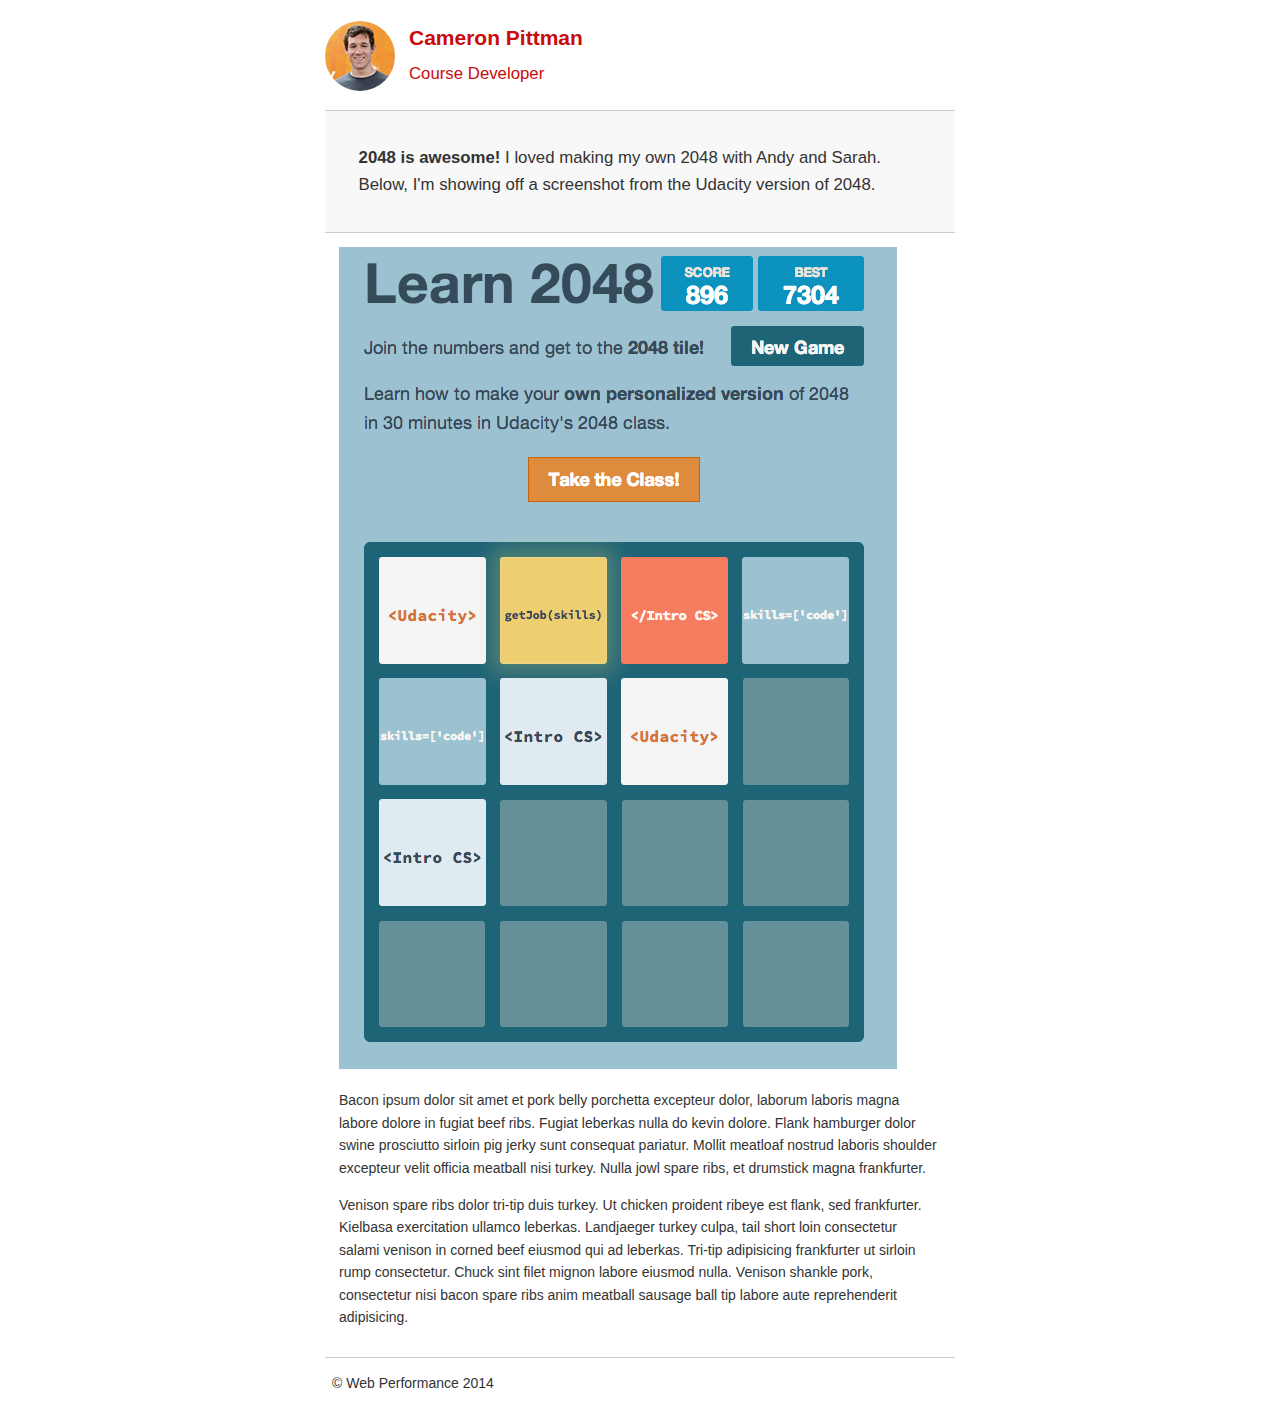
==== project-2048.html @ 69099fa4 "Change img src in project-2048.html" ====
<!DOCTYPE html>
<html lang="en">
  <head>
    <meta charset="utf-8">
    <meta name="viewport" content="width=device-width, initial-scale=1">
    <meta name="description" content=" FILL ME IN ">
    <meta name="author" content=" FILL ME IN ">
    <title>Cameron Pittman: Portfolio</title>

    <!-- Hmm, what is the impact of web fonts on speed? Measure it... -->
    <!-- <link href="//fonts.googleapis.com/css?family=Open+Sans:400,700" rel="stylesheet"> -->

    <link href="css/style.css" rel="stylesheet">
    <link href="css/print.css" rel="stylesheet">

    <script>
      (function(w,g){w['GoogleAnalyticsObject']=g;
      w[g]=w[g]||function(){(w[g].q=w[g].q||[]).push(arguments)};w[g].l=1*new Date();})(window,'ga');

      // TODO: replace with your Google Analytics profile ID.
      ga('create', 'UA-XXXX-Y');
      ga('send', 'pageview');
    </script>
    <script src="//www.google-analytics.com/analytics.js"></script>
    <script src="js/perfmatters.js"></script>
  </head>

  <body>
    <header>
      <a href="/"><img src="img/profilepic.jpg"></a>
      <p>Cameron Pittman<br><span>Course Developer</span></p>
    </header>

    <div class="container">
      <div class="hero">
        <strong>2048 is awesome!</strong> I loved making my own 2048 with Andy and Sarah. Below, I'm showing off a screenshot from the Udacity version of 2048.
      </div>

      <div class="content">

        <img class="img-responsive" src="img/2048.png">

        <p>Bacon ipsum dolor sit amet et pork belly porchetta excepteur dolor, laborum laboris magna labore dolore in fugiat beef ribs. Fugiat leberkas nulla do kevin dolore. Flank hamburger dolor swine prosciutto sirloin pig jerky sunt consequat pariatur. Mollit meatloaf nostrud laboris shoulder excepteur velit officia meatball nisi turkey. Nulla jowl spare ribs, et drumstick magna frankfurter.</p>

        <p>Venison spare ribs dolor tri-tip duis turkey. Ut chicken proident ribeye est flank, sed frankfurter. Kielbasa exercitation ullamco leberkas. Landjaeger turkey culpa, tail short loin consectetur salami venison in corned beef eiusmod qui ad leberkas. Tri-tip adipisicing frankfurter ut sirloin rump consectetur. Chuck sint filet mignon labore eiusmod nulla. Venison shankle pork, consectetur nisi bacon spare ribs anim meatball sausage ball tip labore aute reprehenderit adipisicing.</p>

    </div>

    <footer>
      <p>&copy; Web Performance 2014 <span id="crp-stats"></span></p>
    </footer>
  </body>
</html>
---- css/style.css ----
html {
  font-size: 100%;
  overflow-y: scroll;
  -webkit-tap-highlight-color: rgba(0,0,0,0);
  -ms-text-size-adjust: 100%;
  -webkit-text-size-adjust: none;
}
body { margin: 0; font-size: 14px; line-height: 1.61; font-weight: 400; }
body, button, input, select, textarea { font-family: 'Open Sans', sans-serif; color: #333; }

a { color: #12C; }
a:visited { color: #61C; }
a:focus { outline: thin dotted; }
a:hover, a:active { color: #c00; outline: 0; }

b, strong { font-weight: bold; }
pre, code { font-family: monospace, monospace; font-size: 1em; }
ul, ol { margin: 1em 0; padding: 0 0 0 20px; }
img { border: 0; max-width: 100%; }

body { background: #fff; }
header, footer, .container { max-width: 45em; margin: 0 auto; }

header { padding: 0 0.5em; color: #C90B0B; }
header img { border-radius: 40px; float: left; }
header p { font-size:1.5em; font-weight: bold; padding-left: 4em;}
header p span { font-size: 0.8em; font-weight: normal;}

.hero { padding: 2em; background-color: #f8f8f8; font-size:1.2em;
  border-bottom: 1px solid #ccc;
  border-top: 1px solid #ccc;
}

.content { padding: 1em 1em; }
.content li { list-style-type: none; font-size: 1.1em;}
li img { float:left; padding-right: 1em; }
li p { font-size: 0.9em; font-style: italic; margin-top: 0.5em;}

footer {
  padding: 0 0.5em;
  border-top: 1px solid #ccc;
}
footer span { float: right; font-style: italic; }

/* Smartphones (portrait) */
@media only screen and (max-width: 480px) {
  body { font-size: 12px;}
  header p { padding-left: 4.5em;}
}
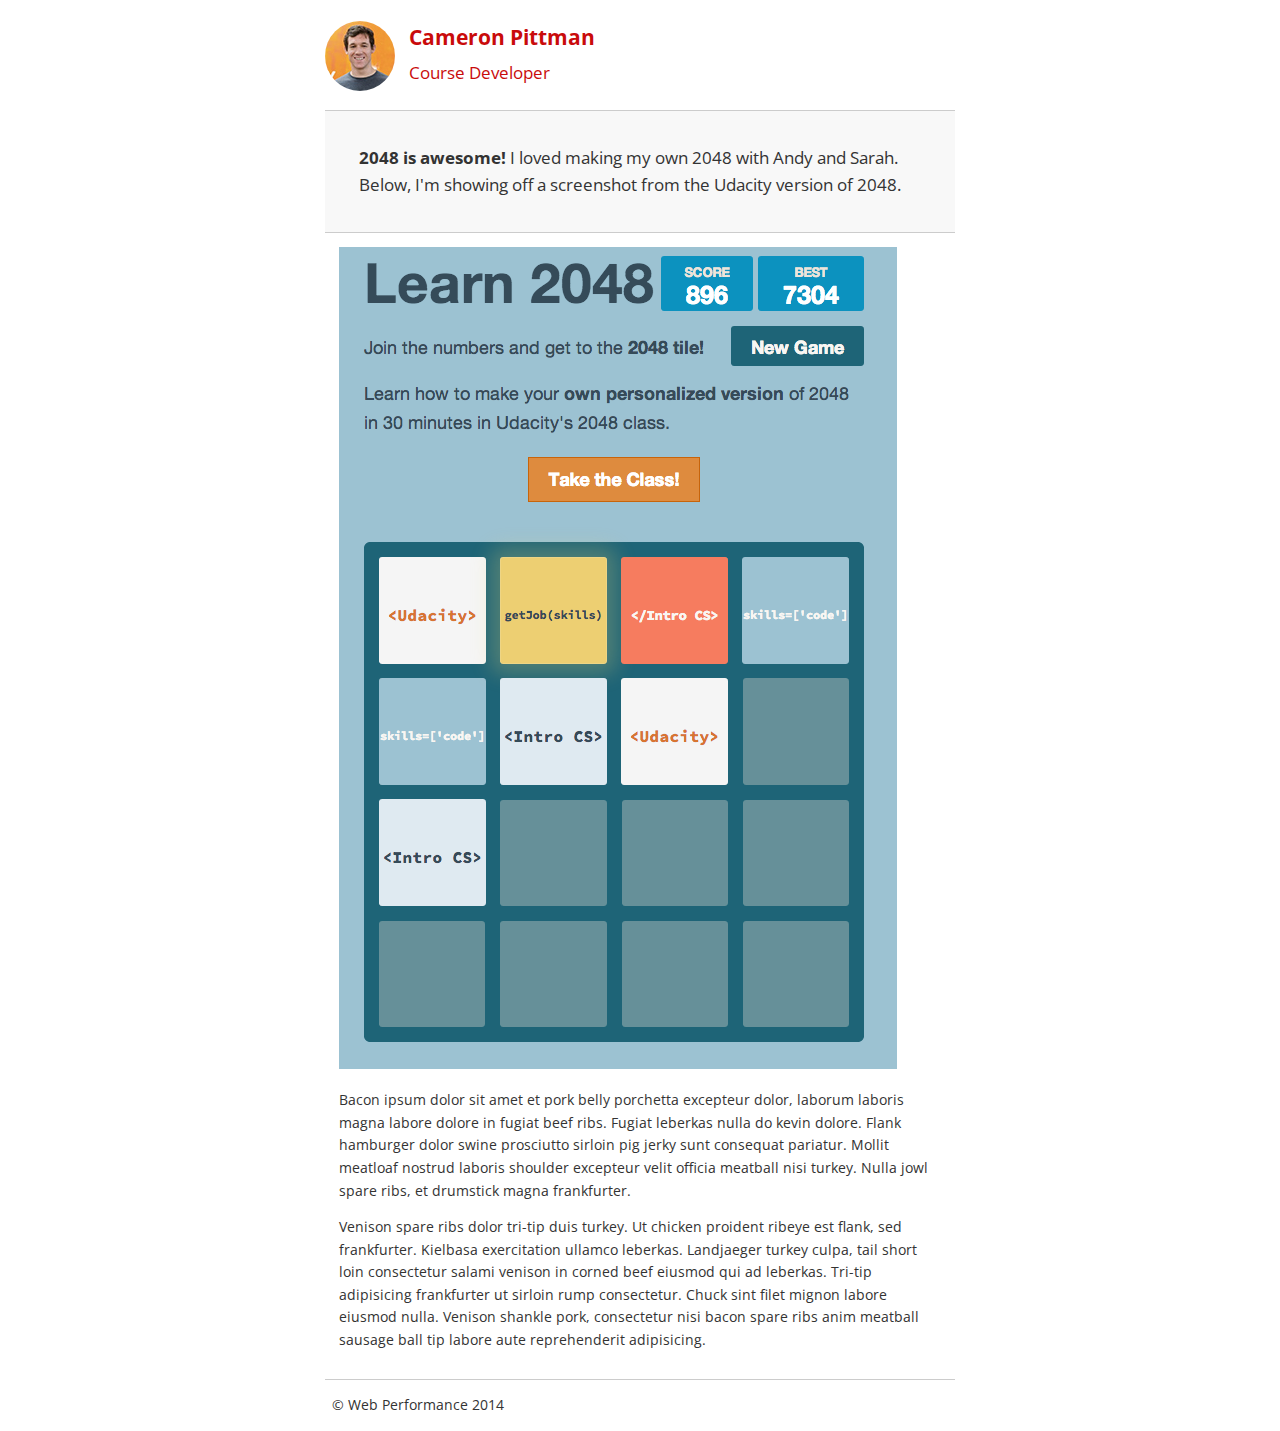
==== commit 06c19f12: "Load web font, analytics.js, and perfmatters.js asynchronously and inline style.css and add media="p" ====
--- a/project-2048.html
+++ b/project-2048.html
@@ -7,11 +7,88 @@
     <meta name="author" content=" FILL ME IN ">
     <title>Cameron Pittman: Portfolio</title>
 
-    <!-- Hmm, what is the impact of web fonts on speed? Measure it... -->
-    <!-- <link href="//fonts.googleapis.com/css?family=Open+Sans:400,700" rel="stylesheet"> -->
+    <script>
+      function loadCSS( href, before, media ){
+        "use strict";
+        var ss = window.document.createElement( "link" );
+        var ref = before || window.document.getElementsByTagName( "script" )[ 0 ];
+        var sheets = window.document.styleSheets;
+        ss.rel = "stylesheet";
+        ss.href = href;
+        ss.media = "only x";
+        ref.parentNode.insertBefore( ss, ref );
+        function toggleMedia(){
+          var defined;
+          for( var i = 0; i < sheets.length; i++ ){
+            if( sheets[ i ].href && sheets[ i ].href.indexOf( href ) > -1 ){
+              defined = true;
+            }
+          }
+          if( defined ){
+            ss.media = media || "all";
+          }
+          else {
+            setTimeout( toggleMedia );
+          }
+        }
+        toggleMedia();
+        return ss;
+      }
+      loadCSS( "//fonts.googleapis.com/css?family=Open+Sans:400,700" );
+    </script>
+    <noscript><link href="//fonts.googleapis.com/css?family=Open+Sans:400,700" rel="stylesheet"></noscript>
 
-    <link href="css/style.css" rel="stylesheet">
-    <link href="css/print.css" rel="stylesheet">
+    <style>
+      html {
+        font-size: 100%;
+        overflow-y: scroll;
+        -webkit-tap-highlight-color: rgba(0,0,0,0);
+        -ms-text-size-adjust: 100%;
+        -webkit-text-size-adjust: none;
+      }
+      body { margin: 0; font-size: 14px; line-height: 1.61; font-weight: 400; }
+      body, button, input, select, textarea { font-family: 'Open Sans', sans-serif; color: #333; }
+
+      a { color: #12C; }
+      a:visited { color: #61C; }
+      a:focus { outline: thin dotted; }
+      a:hover, a:active { color: #c00; outline: 0; }
+
+      b, strong { font-weight: bold; }
+      pre, code { font-family: monospace, monospace; font-size: 1em; }
+      ul, ol { margin: 1em 0; padding: 0 0 0 20px; }
+      img { border: 0; max-width: 100%; }
+
+      body { background: #fff; }
+      header, footer, .container { max-width: 45em; margin: 0 auto; }
+
+      header { padding: 0 0.5em; color: #C90B0B; }
+      header img { border-radius: 40px; float: left; }
+      header p { font-size:1.5em; font-weight: bold; padding-left: 4em;}
+      header p span { font-size: 0.8em; font-weight: normal;}
+
+      .hero { padding: 2em; background-color: #f8f8f8; font-size:1.2em;
+        border-bottom: 1px solid #ccc;
+        border-top: 1px solid #ccc;
+      }
+
+      .content { padding: 1em 1em; }
+      .content li { list-style-type: none; font-size: 1.1em;}
+      li img { float:left; padding-right: 1em; }
+      li p { font-size: 0.9em; font-style: italic; }
+
+      footer {
+        padding: 0 0.5em;
+        border-top: 1px solid #ccc;
+      }
+      footer span { float: right; font-style: italic; }
+
+      @media only screen and (max-width: 480px) {
+        body { font-size: 12px;}
+        header p { padding-left: 4.5em;}
+      }
+    </style>
+    <link href="css/print.css" rel="stylesheet" media="print">
 
     <script>
       (function(w,g){w['GoogleAnalyticsObject']=g;
@@ -21,8 +98,8 @@
       ga('create', 'UA-XXXX-Y');
       ga('send', 'pageview');
     </script>
-    <script src="//www.google-analytics.com/analytics.js"></script>
-    <script src="js/perfmatters.js"></script>
+    <script src="//www.google-analytics.com/analytics.js" async></script>
+    <script src="js/perfmatters.js" async></script>
   </head>
 
   <body>
